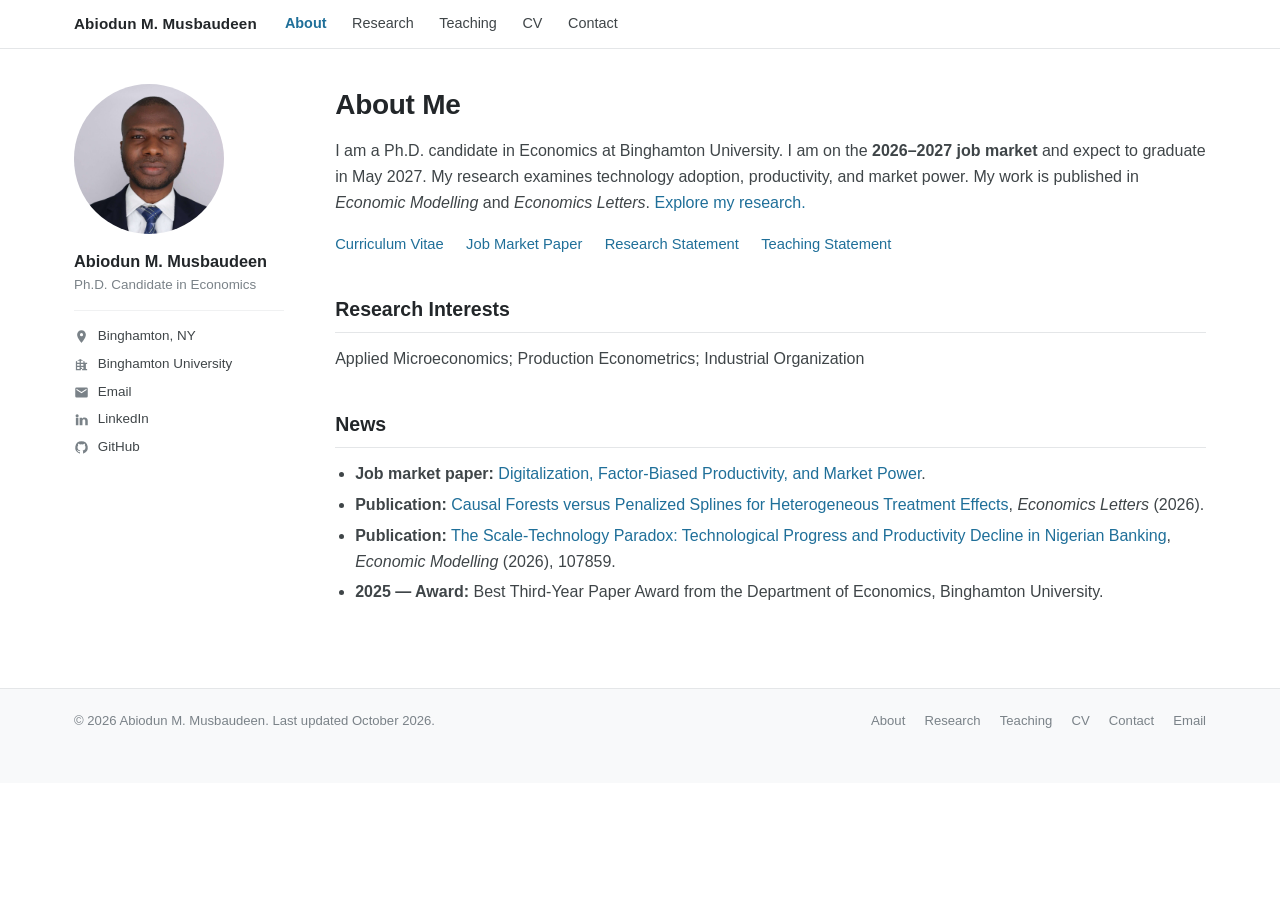
==== index.html @ 91431cb0 "Place committee summary directly below dissertation" ====
<!DOCTYPE html>
<html lang="en">
<head>
<meta charset="utf-8">
<meta name="google-site-verification" content="irU8yK-NEkdBfmCqPdLC9MjfX5N044OhJ8d6tBSArqw" />
<meta name="viewport" content="width=device-width, initial-scale=1">
<title>Abiodun M. Musbaudeen</title>
<meta name="description" content="Abiodun M. Musbaudeen, Economics Ph.D. candidate at Binghamton University. Applied Microeconomics, Production Econometrics, and Industrial Organization.">
<link rel="canonical" href="https://abiodunmusbaudeen.com/">
<link rel="icon" href="assets/img/favicon.svg" type="image/svg+xml">

<meta property="og:type" content="profile">
<meta property="og:title" content="Abiodun M. Musbaudeen">
<meta property="og:description" content="Abiodun M. Musbaudeen, Economics Ph.D. candidate at Binghamton University. Applied Microeconomics, Production Econometrics, and Industrial Organization.">
<meta property="og:url" content="https://abiodunmusbaudeen.com/">
<meta property="og:image" content="https://abiodunmusbaudeen.com/assets/img/og-card.png">
<meta property="og:image:width" content="1200">
<meta property="og:image:height" content="630">
<meta name="twitter:card" content="summary_large_image">
<meta name="twitter:title" content="Abiodun M. Musbaudeen">
<meta name="twitter:description" content="Abiodun M. Musbaudeen, Economics Ph.D. candidate at Binghamton University. Applied Microeconomics, Production Econometrics, and Industrial Organization.">
<meta name="twitter:image" content="https://abiodunmusbaudeen.com/assets/img/og-card.png">

<link rel="stylesheet" href="assets/css/style.css">

<script type="application/ld+json">
{
  "@context": "https://schema.org",
  "@type": "Person",
  "name": "Abiodun M. Musbaudeen",
  "givenName": "Abiodun",
  "familyName": "Musbaudeen",
  "jobTitle": "Ph.D. Candidate in Economics",
  "affiliation": {"@type": "CollegeOrUniversity", "name": "Binghamton University"},
  "email": "mailto:amusbau1@binghamton.edu",
  "url": "https://abiodunmusbaudeen.com/",
  "image": "https://abiodunmusbaudeen.com/assets/img/portrait.jpg",
  "sameAs": [
    "https://www.linkedin.com/in/abiodun-m-musbaudeen-35640b6a/",
    "https://github.com/abiodunmusbaudeen",
    "https://doi.org/10.1016/j.econlet.2026.113205"
  ],
  "knowsAbout": ["Applied Microeconomics","Production Econometrics","Industrial Organization"]
}
</script>
</head>
<body>
<a class="skip" href="#main">Skip to content</a>

<header class="masthead">
  <div class="masthead-inner">
    <a class="site-name" href="index.html">Abiodun M. Musbaudeen</a>
    <nav aria-label="Primary">
      <ul>
        <li><a href="index.html" aria-current="page">About</a></li>
        <li><a href="research.html">Research</a></li>
        <li><a href="teaching.html">Teaching</a></li>
        <li><a href="files/cv.pdf?v=20261105-cv-committee-position">CV</a></li>
        <li><a href="contact.html">Contact</a></li>
      </ul>
    </nav>
  </div>
</header>

<div class="layout">

  <aside class="author">
    <img class="avatar" src="assets/img/portrait.jpg" width="300" height="300"
         alt="Abiodun M. Musbaudeen">
    <p class="name">Abiodun M. Musbaudeen</p>
    <p class="title">Ph.D. Candidate in Economics</p>
    <ul>
      <li>
        <svg viewBox="0 0 24 24" aria-hidden="true"><path d="M12 2C8.1 2 5 5.1 5 9c0 5.2 7 13 7 13s7-7.8 7-13c0-3.9-3.1-7-7-7zm0 9.5A2.5 2.5 0 1 1 12 6.5a2.5 2.5 0 0 1 0 5z"/></svg>
        <span>Binghamton, NY</span>
      </li>
      <li>
        <svg viewBox="0 0 24 24" aria-hidden="true"><path d="M3 21V7l7-4 7 4v2h4v12h-8v-4h-2v4H3zm2-2h4v-3H5v3zm0-5h4v-3H5v3zm0-5h4V6H5v3zm6 10h4v-3h-4v3zm0-5h4v-3h-4v3zm0-5h4V6h-4v3zm8 10h2v-8h-2v8z"/></svg>
        <span>Binghamton University</span>
      </li>
      <li>
        <svg viewBox="0 0 24 24" aria-hidden="true"><path d="M20 4H4a2 2 0 0 0-2 2v12a2 2 0 0 0 2 2h16a2 2 0 0 0 2-2V6a2 2 0 0 0-2-2zm0 4-8 5-8-5V6l8 5 8-5v2z"/></svg>
        <a href="mailto:amusbau1@binghamton.edu">Email</a>
      </li>
      <li>
        <svg viewBox="0 0 24 24" aria-hidden="true"><path d="M4.98 3.5a2.5 2.5 0 1 0 0 5 2.5 2.5 0 0 0 0-5zM3 9h4v12H3V9zm6 0h3.8v1.7h.05c.53-1 1.83-2.05 3.76-2.05C20.6 8.65 22 10.6 22 14v7h-4v-6.2c0-1.5-.03-3.4-2.07-3.4-2.08 0-2.4 1.6-2.4 3.3V21H9V9z"/></svg>
        <a href="https://www.linkedin.com/in/abiodun-m-musbaudeen-35640b6a/">LinkedIn</a>
      </li>
      <li>
        <svg viewBox="0 0 24 24" aria-hidden="true"><path d="M12 2a10 10 0 0 0-3.16 19.49c.5.09.68-.22.68-.48v-1.7c-2.78.6-3.37-1.34-3.37-1.34-.45-1.16-1.11-1.47-1.11-1.47-.91-.62.07-.6.07-.6 1 .07 1.53 1.03 1.53 1.03.9 1.53 2.34 1.09 2.91.83.09-.65.35-1.09.63-1.34-2.22-.25-4.56-1.11-4.56-4.94 0-1.09.39-1.98 1.03-2.68-.1-.25-.45-1.27.1-2.65 0 0 .84-.27 2.75 1.02a9.5 9.5 0 0 1 5 0c1.91-1.29 2.75-1.02 2.75-1.02.55 1.38.2 2.4.1 2.65.64.7 1.03 1.59 1.03 2.68 0 3.84-2.34 4.69-4.57 4.94.36.31.68.92.68 1.85v2.74c0 .27.18.58.69.48A10 10 0 0 0 12 2z"/></svg>
        <a href="https://github.com/abiodunmusbaudeen">GitHub</a>
      </li>
    </ul>
  </aside>

  <main class="content" id="main">

    <h1>About Me</h1>

    <p>
      I am a Ph.D. candidate in Economics at Binghamton University.
      I am on the <strong>2026&ndash;2027 job market</strong> and expect to graduate in May 2027.
      My research examines technology adoption, productivity, and market power.
      My work is published in <em>Economic Modelling</em> and <em>Economics Letters</em>.
      <a href="research.html">Explore my research.</a>
    </p>
    <p class="doc-links">
      <a href="files/cv.pdf?v=20261105-cv-committee-position">Curriculum Vitae</a>
      <a href="https://abiodunmusbaudeen.com/digitalization_paper/Digitalization__Factor_Bias_Productivity__and_the_Labor_Share.pdf" download="Musbaudeen-Job-Market-Paper.pdf">Job Market Paper</a>
      <a href="files/research-statement.pdf?v=20261105-rs-v3">Research Statement</a>
      <a href="files/teaching-statement.pdf?v=20261011">Teaching Statement</a>
    </p>

    <h2>Research Interests</h2>
    <p>Applied Microeconomics; Production Econometrics; Industrial Organization</p>

    <h2>News</h2>
    <ul class="bullets">
      <li>
        <strong>Job market paper:</strong>
        <a href="research.html#jmp">Digitalization, Factor-Biased Productivity, and Market Power</a>.
      </li>
      <li>
        <strong>Publication:</strong>
        <a href="research.html#heterogeneity">Causal Forests versus Penalized Splines for Heterogeneous Treatment Effects</a>,
        <em>Economics Letters</em> (2026).
      </li>
      <li>
        <strong>Publication:</strong>
        <a href="research.html#banking">The Scale-Technology Paradox: Technological Progress and Productivity Decline in Nigerian Banking</a>,
        <em>Economic Modelling</em> (2026), 107859.
      </li>
      <li>
        <strong>2025 &mdash; Award:</strong> Best Third-Year Paper Award from the
        Department of Economics, Binghamton University.
      </li>
    </ul>
  </main>
</div>

<footer class="site-footer">
  <div class="inner">
    <p>&copy; 2026 Abiodun M. Musbaudeen. Last updated October 2026.</p>
    <div class="links">
      <a href="index.html">About</a>
      <a href="research.html">Research</a>
      <a href="teaching.html">Teaching</a>
      <a href="files/cv.pdf?v=20261105-cv-committee-position">CV</a>
      <a href="contact.html">Contact</a>
      <a href="mailto:amusbau1@binghamton.edu">Email</a>
    </div>
  </div>
</footer>
<!-- Cloudflare Web Analytics --><script defer src='https://static.cloudflareinsights.com/beacon.min.js' data-cf-beacon='{"token": "e191a6c6ba9b41e5affc2aa4573480d8"}'></script><!-- End Cloudflare Web Analytics -->
</body>
</html>
---- assets/css/style.css ----
/* ==========================================================================
   Abiodun M. Musbaudeen — academic site
   Light only. No JavaScript. No external requests.
   ========================================================================== */

:root {
  color-scheme: light only;

  --paper:     #ffffff;
  --ink:       #3f4548;
  --ink-strong:#222629;
  --ink-muted: #7a8288;
  --rule:      #e4e6e8;
  --rule-soft: #f0f1f2;
  --accent:    #1f6f99;
  --accent-dk: #14506f;
  --wash:      #f8f9fa;

  --sans: -apple-system, BlinkMacSystemFont, "Segoe UI", Roboto,
          "Helvetica Neue", Helvetica, Arial, sans-serif;
}

*, *::before, *::after { box-sizing: border-box; }

html { -webkit-text-size-adjust: 100%; scroll-behavior: smooth; }

body {
  margin: 0;
  background: var(--paper);
  color: var(--ink);
  font-family: var(--sans);
  font-size: 16px;
  line-height: 1.62;
  -webkit-font-smoothing: antialiased;
}

a { color: var(--accent); text-decoration: none; }
a:hover, a:focus-visible { color: var(--accent-dk); text-decoration: underline; }
:focus-visible { outline: 2px solid var(--accent); outline-offset: 2px; }

.skip {
  position: absolute; left: -9999px;
  background: #fff; color: var(--ink-strong);
  padding: 0.6rem 1rem; border: 1px solid var(--rule); z-index: 50;
}
.skip:focus { left: 1rem; top: 1rem; }

/* ---------- masthead --------------------------------------------------- */

.masthead {
  position: sticky; top: 0; z-index: 20;
  background: rgba(255,255,255,0.97);
  border-bottom: 1px solid var(--rule);
}
.masthead-inner {
  max-width: 1180px; margin: 0 auto;
  padding: 0 1.5rem;
  display: flex; align-items: center; flex-wrap: wrap;
  gap: 0 1.75rem;
  min-height: 48px;
}
.site-name {
  font-weight: 700; font-size: 0.95rem;
  color: var(--ink-strong); letter-spacing: 0.01em;
  padding: 0.6rem 0;
}
.site-name:hover { color: var(--accent); text-decoration: none; }

.masthead nav ul {
  list-style: none; margin: 0; padding: 0;
  display: flex; flex-wrap: wrap; gap: 0 1.6rem;
}
.masthead nav a {
  display: block; padding: 0.6rem 0;
  font-size: 0.9rem; color: var(--ink);
}
.masthead nav a:hover { color: var(--accent); text-decoration: none; }
.masthead nav a[aria-current="page"] { color: var(--accent); font-weight: 600; }

/* ---------- layout ----------------------------------------------------- */

.layout {
  max-width: 1180px; margin: 0 auto;
  padding: 2.2rem 1.5rem 4rem;
  display: grid;
  grid-template-columns: 210px minmax(0, 1fr);
  gap: 0 3.2rem;
  align-items: start;
}

/* ---------- author sidebar --------------------------------------------- */

.author {
  position: sticky; top: 72px;
  font-size: 0.84rem;
  line-height: 1.5;
}
.author img.avatar {
  width: 150px; height: 150px;
  border-radius: 50%;
  object-fit: cover;
  display: block;
  margin: 0 0 1.05rem;
}
.author .name {
  font-size: 1.02rem; font-weight: 700;
  color: var(--ink-strong);
  margin: 0 0 0.15rem;
  line-height: 1.3;
}
.author .title {
  color: var(--ink-muted);
  margin: 0 0 0.95rem;
}
.author ul {
  list-style: none; margin: 0; padding: 0;
  border-top: 1px solid var(--rule-soft);
  padding-top: 0.7rem;
}
.author li {
  display: flex; align-items: flex-start; gap: 0.55rem;
  padding: 0.24rem 0;
}
.author li svg {
  width: 15px; height: 15px; flex: 0 0 15px;
  margin-top: 0.19rem;
  fill: var(--ink-muted);
}
.author li a { color: var(--ink); }
.author li a:hover { color: var(--accent); }

/* ---------- content ---------------------------------------------------- */

.content { min-width: 0; padding-top: 0.2rem; }

h1 {
  font-size: 1.75rem; font-weight: 700;
  color: var(--ink-strong);
  letter-spacing: -0.01em;
  margin: 0 0 1rem;
  line-height: 1.25;
}
h2 {
  font-size: 1.22rem; font-weight: 700;
  color: var(--ink-strong);
  margin: 2.3rem 0 0.85rem;
  padding-bottom: 0.4rem;
  border-bottom: 1px solid var(--rule);
}
h3 {
  font-size: 1.04rem; font-weight: 600;
  color: var(--ink-strong);
  margin: 0 0 0.25rem; line-height: 1.4;
}

p { margin: 0 0 1.05rem; }
.content > p:last-child { margin-bottom: 0; }

.muted { color: var(--ink-muted); }
.small { font-size: 0.9rem; }

ul.plain { list-style: none; margin: 0 0 1.1rem; padding: 0; }
ul.bullets { margin: 0 0 1.15rem; padding-left: 1.25rem; }
ul.bullets li { margin-bottom: 0.3rem; }

/* ---------- papers ----------------------------------------------------- */

.paper {
  padding-bottom: 1.6rem;
  margin-bottom: 1.6rem;
  border-bottom: 1px solid var(--rule-soft);
}
.paper:last-child { border-bottom: 0; margin-bottom: 0; padding-bottom: 0; }

.paper .ptitle {
  font-size: 1.08rem; font-weight: 700;
  color: var(--accent);
  margin: 0 0 0.3rem; line-height: 1.4;
}
.paper .ptitle a { color: var(--accent); text-decoration: underline; }

.paper .coauthors { font-size: 0.92rem; margin: 0 0 0.25rem; }
.paper .venue { font-size: 0.92rem; margin: 0 0 0.25rem; }
.paper .venue em { font-style: italic; }
.paper .pstatus {
  font-size: 0.92rem; font-style: italic;
  color: var(--ink-muted);
  margin: 0 0 0.55rem;
}
.paper .plinks {
  font-size: 0.88rem; margin: 0 0 0.55rem;
  display: flex; flex-wrap: wrap; gap: 0.3rem 1.1rem;
}
.abstract-label {
  font-size: 0.85rem; font-weight: 700;
  color: var(--ink-strong);
  border-bottom: 1px solid var(--rule);
  display: inline-block;
  margin: 0.2rem 0 0.5rem;
  padding-bottom: 0.1rem;
}
.paper .abstract { font-size: 0.94rem; margin: 0 0 0.6rem; }

.jmp-flag {
  display: inline-block;
  font-size: 0.72rem; font-weight: 700;
  letter-spacing: 0.06em; text-transform: uppercase;
  color: #fff; background: var(--accent);
  border-radius: 2px;
  padding: 0.12rem 0.45rem;
  margin-bottom: 0.45rem;
}

/* ---------- lists and tables ------------------------------------------- */

.entry-list { list-style: none; margin: 0 0 1rem; padding: 0; }
.entry-list li {
  display: flex; justify-content: space-between; align-items: baseline;
  gap: 1.5rem; padding: 0.45rem 0;
  border-bottom: 1px solid var(--rule-soft);
  font-size: 0.94rem;
}
.entry-list li:last-child { border-bottom: 0; }
.entry-list .when { color: var(--ink-muted); font-size: 0.86rem; white-space: nowrap; }

.table-scroll { overflow-x: auto; margin-bottom: 1.2rem; }
table { width: 100%; border-collapse: collapse; font-size: 0.91rem; }
thead th {
  font-size: 0.75rem; font-weight: 700;
  letter-spacing: 0.05em; text-transform: uppercase;
  color: var(--ink-muted); text-align: left;
  padding: 0 0.85rem 0.45rem 0;
  border-bottom: 2px solid var(--rule);
  white-space: nowrap;
}
tbody td {
  padding: 0.5rem 0.85rem 0.5rem 0;
  border-bottom: 1px solid var(--rule-soft);
  vertical-align: top;
}
tbody tr:last-child td { border-bottom: 0; }
td.term { white-space: nowrap; color: var(--ink-muted); }
td.who { white-space: nowrap; }

.note {
  background: var(--wash);
  border-left: 3px solid var(--rule);
  padding: 0.85rem 1.1rem;
  font-size: 0.93rem;
  margin-bottom: 1.1rem;
}

.doc-links {
  display: flex; flex-wrap: wrap; gap: 0.4rem 1.4rem;
  font-size: 0.92rem; margin: 0 0 1.1rem;
}

/* ---------- footer ----------------------------------------------------- */

.site-footer {
  border-top: 1px solid var(--rule);
  background: var(--wash);
}
.site-footer .inner {
  max-width: 1180px; margin: 0 auto;
  padding: 1.3rem 1.5rem 2.2rem;
  display: flex; flex-wrap: wrap;
  justify-content: space-between; gap: 0.6rem 1.5rem;
  font-size: 0.82rem; color: var(--ink-muted);
}
.site-footer a { color: var(--ink-muted); }
.site-footer a:hover { color: var(--accent); }
.site-footer .links { display: flex; flex-wrap: wrap; gap: 1.2rem; }

/* ---------- responsive ------------------------------------------------- */

@media (max-width: 860px) {
  .layout {
    grid-template-columns: 1fr;
    gap: 1.8rem;
    padding-top: 1.8rem;
  }
  .author {
    position: static;
    display: grid;
    grid-template-columns: 110px minmax(0,1fr);
    gap: 0 1.2rem;
    align-items: start;
    padding-bottom: 1.4rem;
    border-bottom: 1px solid var(--rule);
  }
  .author img.avatar { width: 110px; height: 110px; margin-bottom: 0; }
  .author .name, .author .title { grid-column: 2; }
  .author ul { grid-column: 2; border-top: 0; padding-top: 0.2rem; }
  .entry-list li { flex-direction: column; gap: 0.1rem; }
  h1 { font-size: 1.5rem; }
}

@media (max-width: 480px) {
  .author { grid-template-columns: 1fr; gap: 1rem; }
  .author .name, .author .title, .author ul { grid-column: 1; }
}

/* ---------- print ------------------------------------------------------ */

@media print {
  .masthead, .site-footer, .skip, .doc-links, .paper .plinks { display: none; }
  .layout { display: block; max-width: none; padding: 0; }
  .author { position: static; margin-bottom: 1.5rem; }
  body { font-size: 10.5pt; color: #000; }
  a { color: #000; text-decoration: none; }
  .paper { break-inside: avoid; }
}
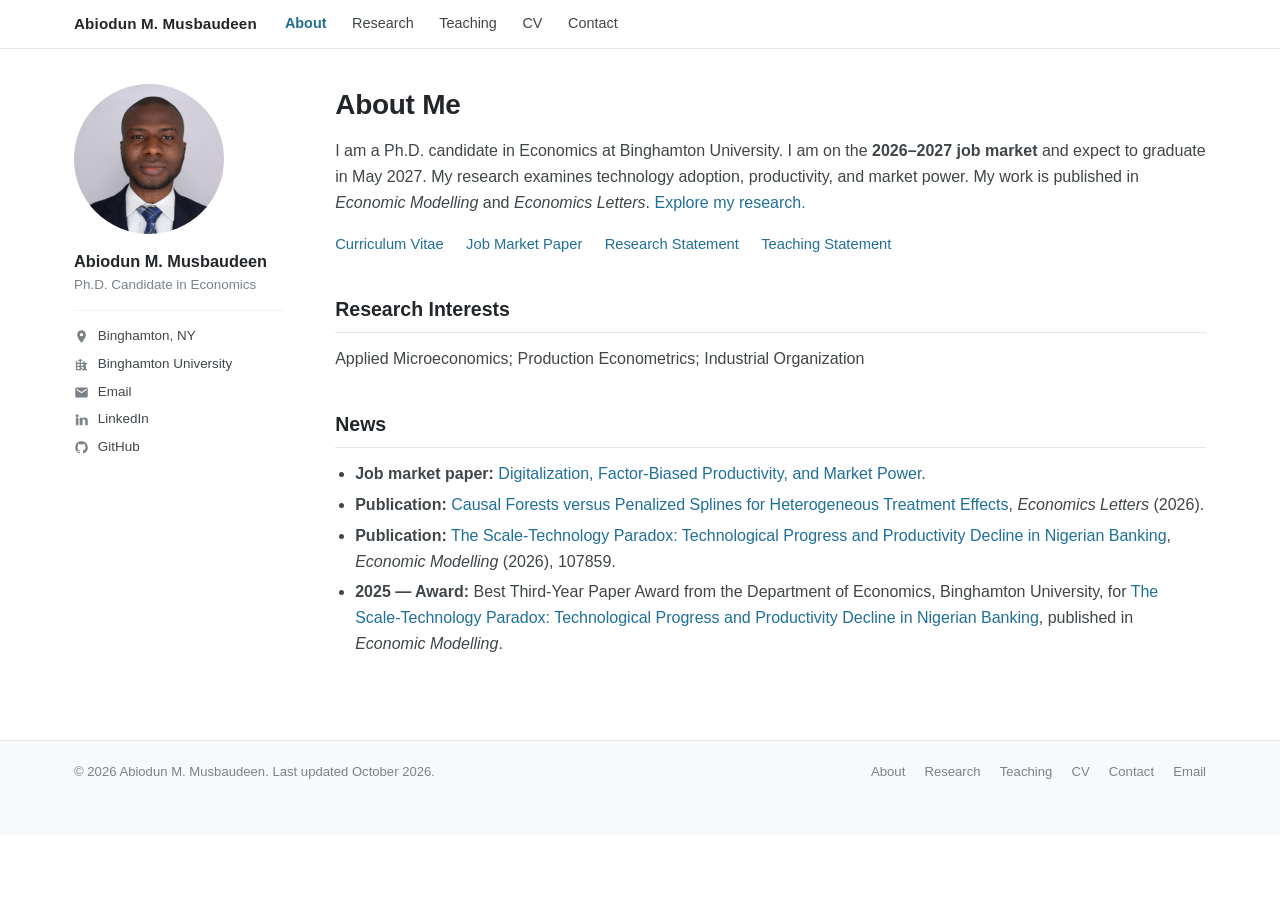
==== commit 463bef2f: "Name the award-winning paper on the home page" ====
--- a/index.html
+++ b/index.html
@@ -132,7 +132,9 @@
       </li>
       <li>
         <strong>2025 &mdash; Award:</strong> Best Third-Year Paper Award from the
-        Department of Economics, Binghamton University.
+        Department of Economics, Binghamton University, for
+        <a href="research.html#banking">The Scale-Technology Paradox: Technological Progress and Productivity Decline in Nigerian Banking</a>,
+        published in <em>Economic Modelling</em>.
       </li>
     </ul>
   </main>
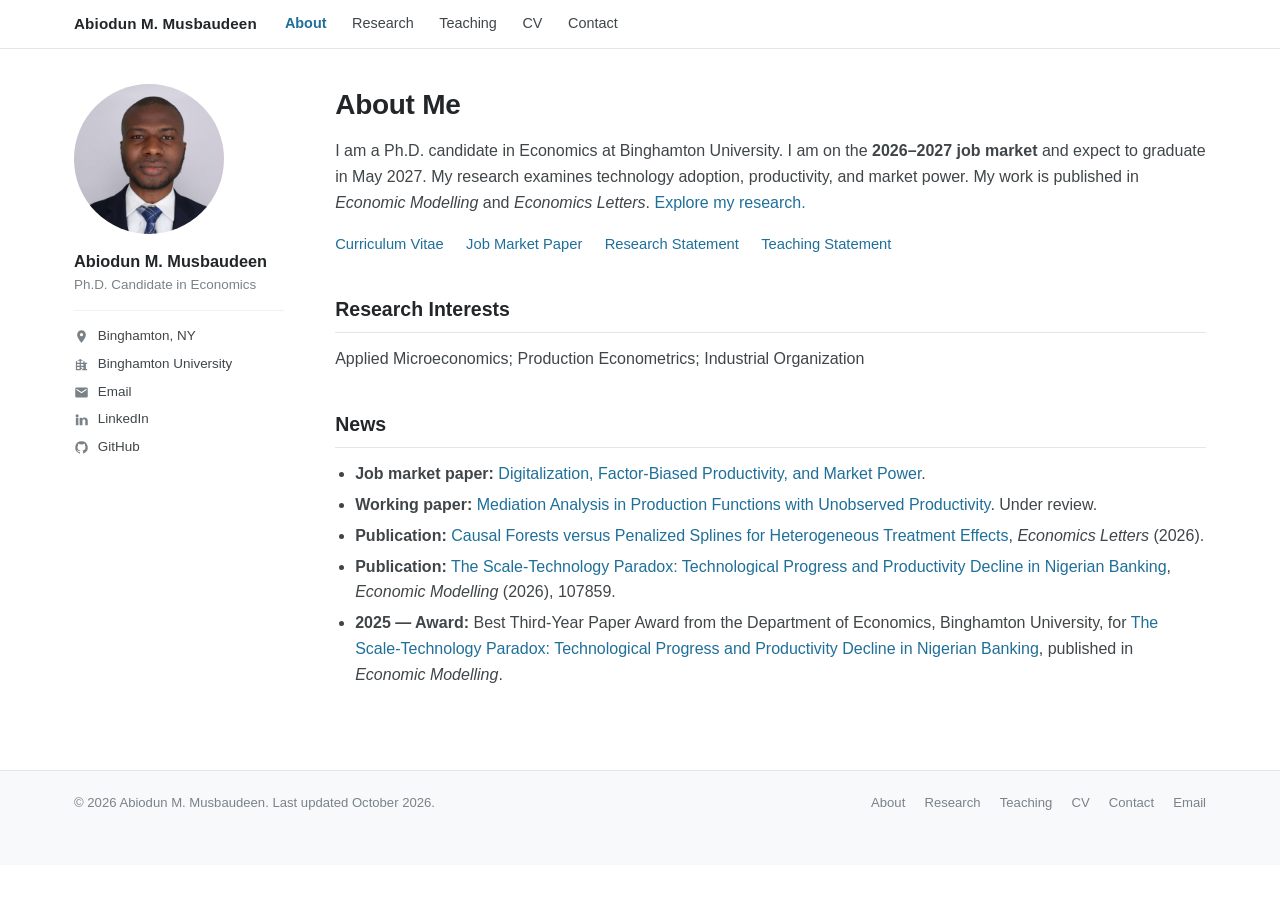
==== commit 11c923ee: "Announce mediation working paper under review" ====
--- a/index.html
+++ b/index.html
@@ -55,7 +55,7 @@
         <li><a href="index.html" aria-current="page">About</a></li>
         <li><a href="research.html">Research</a></li>
         <li><a href="teaching.html">Teaching</a></li>
-        <li><a href="files/cv.pdf?v=20261105-cv-committee-position">CV</a></li>
+        <li><a href="files/cv.pdf?v=20261125-jmp">CV</a></li>
         <li><a href="contact.html">Contact</a></li>
       </ul>
     </nav>
@@ -105,20 +105,25 @@
       <a href="research.html">Explore my research.</a>
     </p>
     <p class="doc-links">
-      <a href="files/cv.pdf?v=20261105-cv-committee-position">Curriculum Vitae</a>
+      <a href="files/cv.pdf?v=20261125-jmp">Curriculum Vitae</a>
       <a href="https://abiodunmusbaudeen.com/digitalization_paper/Digitalization__Factor_Bias_Productivity__and_the_Labor_Share.pdf" download="Musbaudeen-Job-Market-Paper.pdf">Job Market Paper</a>
-      <a href="files/research-statement.pdf?v=20261105-rs-v3">Research Statement</a>
+      <a href="files/research-statement.pdf?v=20261125-jmp">Research Statement</a>
       <a href="files/teaching-statement.pdf?v=20261011">Teaching Statement</a>
     </p>
 
     <h2>Research Interests</h2>
     <p>Applied Microeconomics; Production Econometrics; Industrial Organization</p>
 
-    <h2>News</h2>
+    <h2 id="news">News</h2>
     <ul class="bullets">
       <li>
         <strong>Job market paper:</strong>
         <a href="research.html#jmp">Digitalization, Factor-Biased Productivity, and Market Power</a>.
+      </li>
+      <li>
+        <strong>Working paper:</strong>
+        <a href="research.html#mediation">Mediation Analysis in Production Functions with Unobserved Productivity</a>.
+        Under review.
       </li>
       <li>
         <strong>Publication:</strong>
@@ -147,7 +152,7 @@
       <a href="index.html">About</a>
       <a href="research.html">Research</a>
       <a href="teaching.html">Teaching</a>
-      <a href="files/cv.pdf?v=20261105-cv-committee-position">CV</a>
+      <a href="files/cv.pdf?v=20261125-jmp">CV</a>
       <a href="contact.html">Contact</a>
       <a href="mailto:amusbau1@binghamton.edu">Email</a>
     </div>
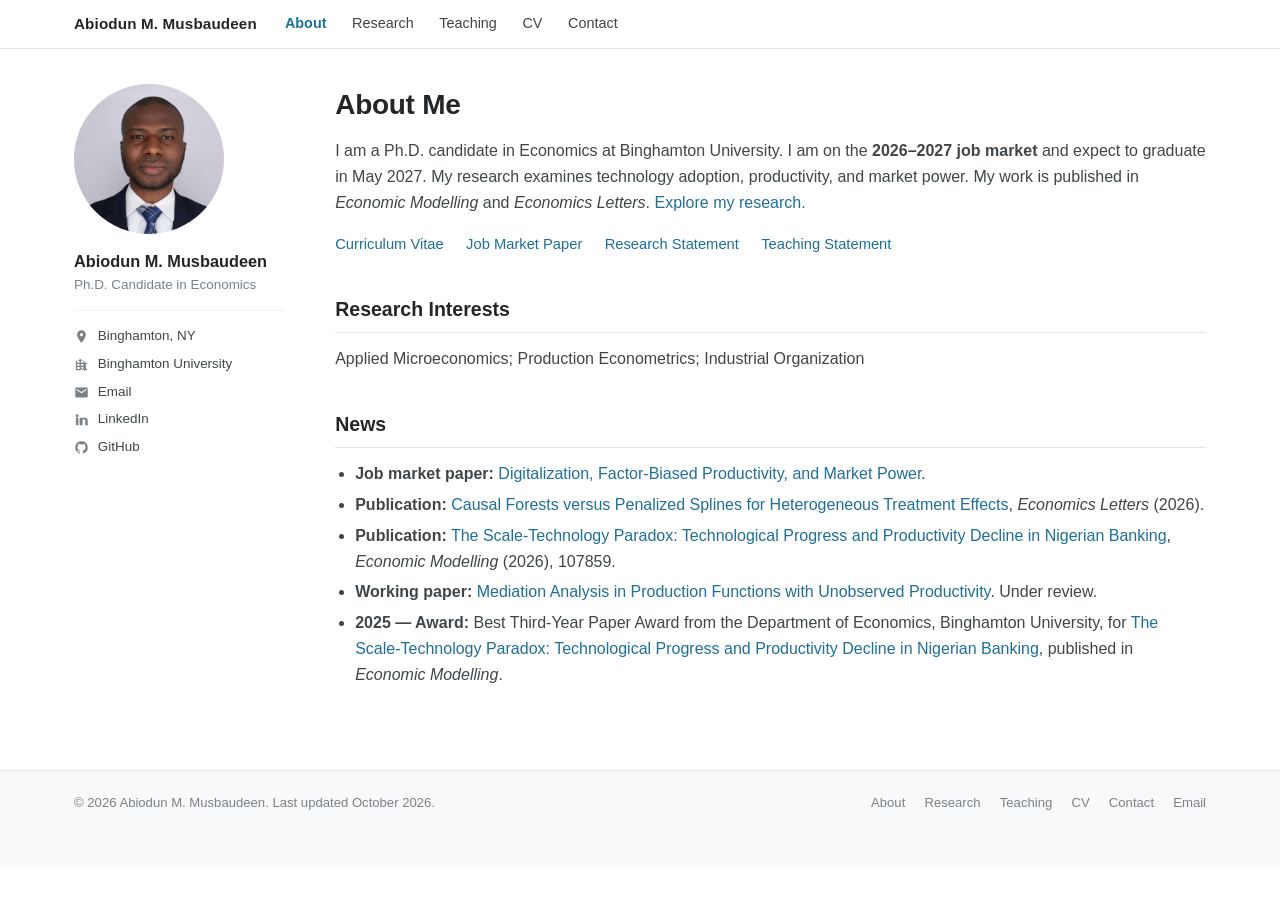
==== commit 263294fe: "Mark mediation paper under review in job market documents" ====
--- a/index.html
+++ b/index.html
@@ -55,7 +55,7 @@
         <li><a href="index.html" aria-current="page">About</a></li>
         <li><a href="research.html">Research</a></li>
         <li><a href="teaching.html">Teaching</a></li>
-        <li><a href="files/cv.pdf?v=20261125-jmp">CV</a></li>
+        <li><a href="files/cv.pdf?v=20261125-mediation">CV</a></li>
         <li><a href="contact.html">Contact</a></li>
       </ul>
     </nav>
@@ -105,9 +105,9 @@
       <a href="research.html">Explore my research.</a>
     </p>
     <p class="doc-links">
-      <a href="files/cv.pdf?v=20261125-jmp">Curriculum Vitae</a>
+      <a href="files/cv.pdf?v=20261125-mediation">Curriculum Vitae</a>
       <a href="https://abiodunmusbaudeen.com/digitalization_paper/Digitalization__Factor_Bias_Productivity__and_the_Labor_Share.pdf" download="Musbaudeen-Job-Market-Paper.pdf">Job Market Paper</a>
-      <a href="files/research-statement.pdf?v=20261125-jmp">Research Statement</a>
+      <a href="files/research-statement.pdf?v=20261125-mediation">Research Statement</a>
       <a href="files/teaching-statement.pdf?v=20261011">Teaching Statement</a>
     </p>
 
@@ -121,11 +121,6 @@
         <a href="research.html#jmp">Digitalization, Factor-Biased Productivity, and Market Power</a>.
       </li>
       <li>
-        <strong>Working paper:</strong>
-        <a href="research.html#mediation">Mediation Analysis in Production Functions with Unobserved Productivity</a>.
-        Under review.
-      </li>
-      <li>
         <strong>Publication:</strong>
         <a href="research.html#heterogeneity">Causal Forests versus Penalized Splines for Heterogeneous Treatment Effects</a>,
         <em>Economics Letters</em> (2026).
@@ -134,6 +129,11 @@
         <strong>Publication:</strong>
         <a href="research.html#banking">The Scale-Technology Paradox: Technological Progress and Productivity Decline in Nigerian Banking</a>,
         <em>Economic Modelling</em> (2026), 107859.
+      </li>
+      <li>
+        <strong>Working paper:</strong>
+        <a href="research.html#mediation">Mediation Analysis in Production Functions with Unobserved Productivity</a>.
+        Under review.
       </li>
       <li>
         <strong>2025 &mdash; Award:</strong> Best Third-Year Paper Award from the
@@ -152,7 +152,7 @@
       <a href="index.html">About</a>
       <a href="research.html">Research</a>
       <a href="teaching.html">Teaching</a>
-      <a href="files/cv.pdf?v=20261125-jmp">CV</a>
+      <a href="files/cv.pdf?v=20261125-mediation">CV</a>
       <a href="contact.html">Contact</a>
       <a href="mailto:amusbau1@binghamton.edu">Email</a>
     </div>
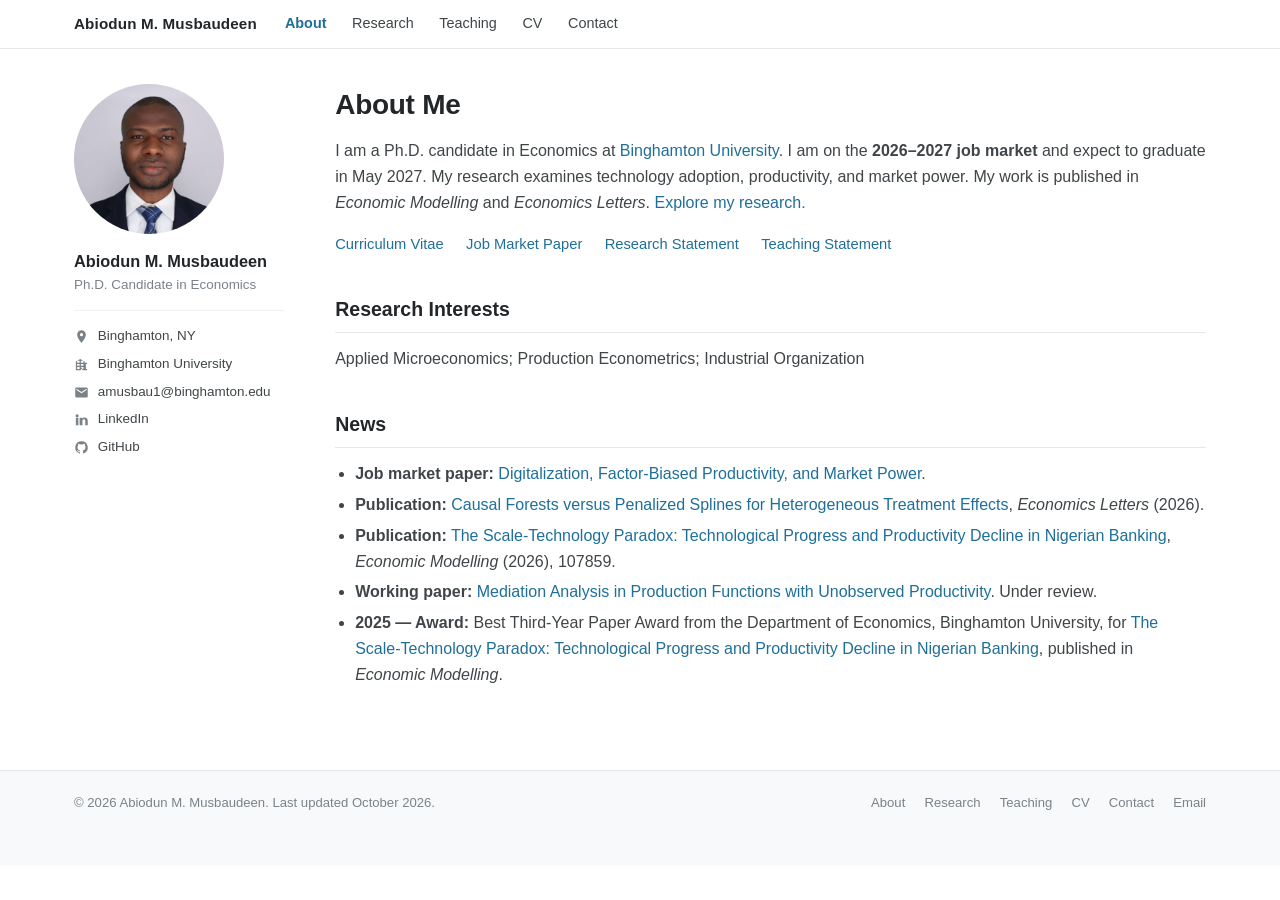
==== commit dfaca014: "Link university affiliation, email address, and directions" ====
--- a/index.html
+++ b/index.html
@@ -31,12 +31,12 @@
   "givenName": "Abiodun",
   "familyName": "Musbaudeen",
   "jobTitle": "Ph.D. Candidate in Economics",
-  "affiliation": {"@type": "CollegeOrUniversity", "name": "Binghamton University"},
+  "affiliation": {"@type": "CollegeOrUniversity", "name": "Binghamton University", "url": "https://www.binghamton.edu/"},
   "email": "mailto:amusbau1@binghamton.edu",
   "url": "https://abiodunmusbaudeen.com/",
   "image": "https://abiodunmusbaudeen.com/assets/img/portrait.jpg",
   "sameAs": [
-    "https://www.linkedin.com/in/abiodun-m-musbaudeen-35640b6a/",
+    "https://www.linkedin.com/in/abiodun-musbaudeen-35640b6a/",
     "https://github.com/abiodunmusbaudeen",
     "https://doi.org/10.1016/j.econlet.2026.113205"
   ],
@@ -55,7 +55,7 @@
         <li><a href="index.html" aria-current="page">About</a></li>
         <li><a href="research.html">Research</a></li>
         <li><a href="teaching.html">Teaching</a></li>
-        <li><a href="files/cv.pdf?v=20261125-mediation">CV</a></li>
+        <li><a href="files/cv.pdf?v=20261125-jmp-question">CV</a></li>
         <li><a href="contact.html">Contact</a></li>
       </ul>
     </nav>
@@ -72,19 +72,19 @@
     <ul>
       <li>
         <svg viewBox="0 0 24 24" aria-hidden="true"><path d="M12 2C8.1 2 5 5.1 5 9c0 5.2 7 13 7 13s7-7.8 7-13c0-3.9-3.1-7-7-7zm0 9.5A2.5 2.5 0 1 1 12 6.5a2.5 2.5 0 0 1 0 5z"/></svg>
-        <span>Binghamton, NY</span>
+        <a href="https://www.google.com/maps/dir/?api=1&amp;destination=Binghamton%2C%20NY" aria-label="Binghamton, NY directions on Google Maps">Binghamton, NY</a>
       </li>
       <li>
         <svg viewBox="0 0 24 24" aria-hidden="true"><path d="M3 21V7l7-4 7 4v2h4v12h-8v-4h-2v4H3zm2-2h4v-3H5v3zm0-5h4v-3H5v3zm0-5h4V6H5v3zm6 10h4v-3h-4v3zm0-5h4v-3h-4v3zm0-5h4V6h-4v3zm8 10h2v-8h-2v8z"/></svg>
-        <span>Binghamton University</span>
+        <a href="https://www.binghamton.edu/">Binghamton University</a>
       </li>
       <li>
         <svg viewBox="0 0 24 24" aria-hidden="true"><path d="M20 4H4a2 2 0 0 0-2 2v12a2 2 0 0 0 2 2h16a2 2 0 0 0 2-2V6a2 2 0 0 0-2-2zm0 4-8 5-8-5V6l8 5 8-5v2z"/></svg>
-        <a href="mailto:amusbau1@binghamton.edu">Email</a>
+        <a href="mailto:amusbau1@binghamton.edu">amusbau1@binghamton.edu</a>
       </li>
       <li>
         <svg viewBox="0 0 24 24" aria-hidden="true"><path d="M4.98 3.5a2.5 2.5 0 1 0 0 5 2.5 2.5 0 0 0 0-5zM3 9h4v12H3V9zm6 0h3.8v1.7h.05c.53-1 1.83-2.05 3.76-2.05C20.6 8.65 22 10.6 22 14v7h-4v-6.2c0-1.5-.03-3.4-2.07-3.4-2.08 0-2.4 1.6-2.4 3.3V21H9V9z"/></svg>
-        <a href="https://www.linkedin.com/in/abiodun-m-musbaudeen-35640b6a/">LinkedIn</a>
+        <a href="https://www.linkedin.com/in/abiodun-musbaudeen-35640b6a/">LinkedIn</a>
       </li>
       <li>
         <svg viewBox="0 0 24 24" aria-hidden="true"><path d="M12 2a10 10 0 0 0-3.16 19.49c.5.09.68-.22.68-.48v-1.7c-2.78.6-3.37-1.34-3.37-1.34-.45-1.16-1.11-1.47-1.11-1.47-.91-.62.07-.6.07-.6 1 .07 1.53 1.03 1.53 1.03.9 1.53 2.34 1.09 2.91.83.09-.65.35-1.09.63-1.34-2.22-.25-4.56-1.11-4.56-4.94 0-1.09.39-1.98 1.03-2.68-.1-.25-.45-1.27.1-2.65 0 0 .84-.27 2.75 1.02a9.5 9.5 0 0 1 5 0c1.91-1.29 2.75-1.02 2.75-1.02.55 1.38.2 2.4.1 2.65.64.7 1.03 1.59 1.03 2.68 0 3.84-2.34 4.69-4.57 4.94.36.31.68.92.68 1.85v2.74c0 .27.18.58.69.48A10 10 0 0 0 12 2z"/></svg>
@@ -98,14 +98,14 @@
     <h1>About Me</h1>
 
     <p>
-      I am a Ph.D. candidate in Economics at Binghamton University.
+      I am a Ph.D. candidate in Economics at <a href="https://www.binghamton.edu/">Binghamton University</a>.
       I am on the <strong>2026&ndash;2027 job market</strong> and expect to graduate in May 2027.
       My research examines technology adoption, productivity, and market power.
       My work is published in <em>Economic Modelling</em> and <em>Economics Letters</em>.
       <a href="research.html">Explore my research.</a>
     </p>
     <p class="doc-links">
-      <a href="files/cv.pdf?v=20261125-mediation">Curriculum Vitae</a>
+      <a href="files/cv.pdf?v=20261125-jmp-question">Curriculum Vitae</a>
       <a href="https://abiodunmusbaudeen.com/digitalization_paper/Digitalization__Factor_Bias_Productivity__and_the_Labor_Share.pdf" download="Musbaudeen-Job-Market-Paper.pdf">Job Market Paper</a>
       <a href="files/research-statement.pdf?v=20261125-mediation">Research Statement</a>
       <a href="files/teaching-statement.pdf?v=20261011">Teaching Statement</a>
@@ -152,7 +152,7 @@
       <a href="index.html">About</a>
       <a href="research.html">Research</a>
       <a href="teaching.html">Teaching</a>
-      <a href="files/cv.pdf?v=20261125-mediation">CV</a>
+      <a href="files/cv.pdf?v=20261125-jmp-question">CV</a>
       <a href="contact.html">Contact</a>
       <a href="mailto:amusbau1@binghamton.edu">Email</a>
     </div>
